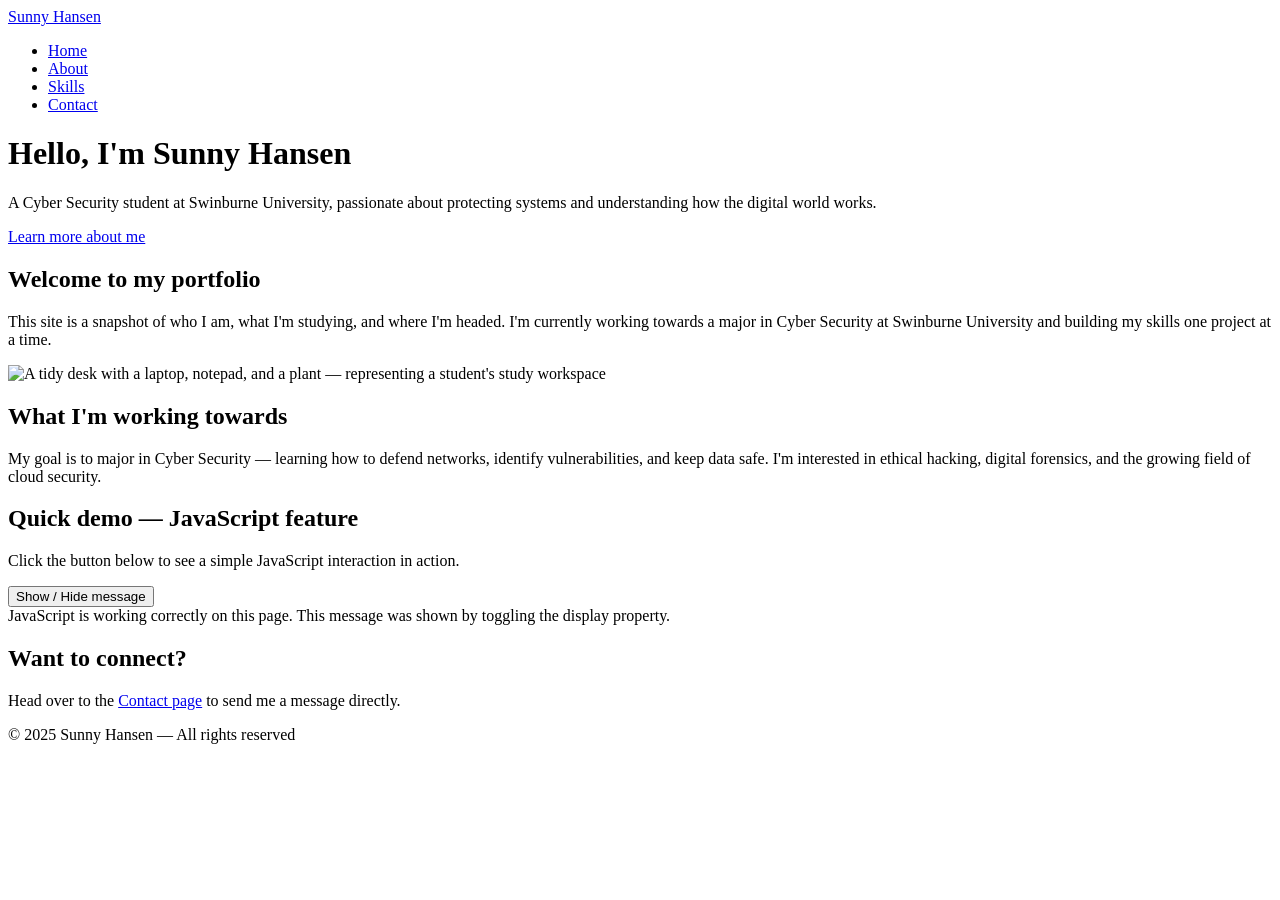
==== index.html @ 3c538a40 "Add initial HTML structure for portfolio site" ====
<!DOCTYPE html>
<html lang="en">
<head>
  <meta charset="UTF-8" />
  <meta name="viewport" content="width=device-width, initial-scale=1.0" />
  <meta name="description" content="Sunny Hansen — Cyber Security student at Swinburne University." />
  <title>Sunny Hansen | Portfolio</title>
  <link rel="stylesheet" href="css/style.css" />
</head>
<body>

 
  <nav aria-label="Main navigation">
    <a class="logo" href="index.html">Sunny Hansen</a>
    <ul>
      <li><a href="index.html">Home</a></li>
      <li><a href="about.html">About</a></li>
      <li><a href="skills.html">Skills</a></li>
      <li><a href="contact.html">Contact</a></li>
    </ul>
  </nav>

  
  <header class="hero">
    <h1>Hello, I'm Sunny Hansen</h1>
    <p>A Cyber Security student at Swinburne University, passionate about protecting systems and understanding how the digital world works.</p>
    <a class="btn" href="about.html">Learn more about me</a>
  </header>

 
  <main class="page">

    <h2>Welcome to my portfolio</h2>
    <p>
      This site is a snapshot of who I am, what I'm studying, and where I'm headed.
      I'm currently working towards a major in Cyber Security at Swinburne University
      and building my skills one project at a time.
    </p>

  
    <img
      class="site-image"
      src="images/workspace.svg"
      alt="A tidy desk with a laptop, notepad, and a plant — representing a student's study workspace"
    />

    <h2>What I'm working towards</h2>
    <p>
      My goal is to major in Cyber Security — learning how to defend networks, identify
      vulnerabilities, and keep data safe. I'm interested in ethical hacking, digital forensics,
      and the growing field of cloud security.
    </p>

    
    <h2>Quick demo — JavaScript feature</h2>
    <p>Click the button below to see a simple JavaScript interaction in action.</p>

    
    <button class="btn-submit" onclick="toggleMessage()">
      Show / Hide message
    </button>

   
    <div id="js-message" role="status" aria-live="polite">
      JavaScript is working correctly on this page.
      This message was shown by toggling the display property.
    </div>

    <h2>Want to connect?</h2>
    <p>Head over to the <a href="contact.html">Contact page</a> to send me a message directly.</p>

  </main>

  
  <footer>
    <p>&copy; 2025 Sunny Hansen &mdash; All rights reserved</p>
  </footer>

  <script src="js/main.js"></script>
</body>
</html>
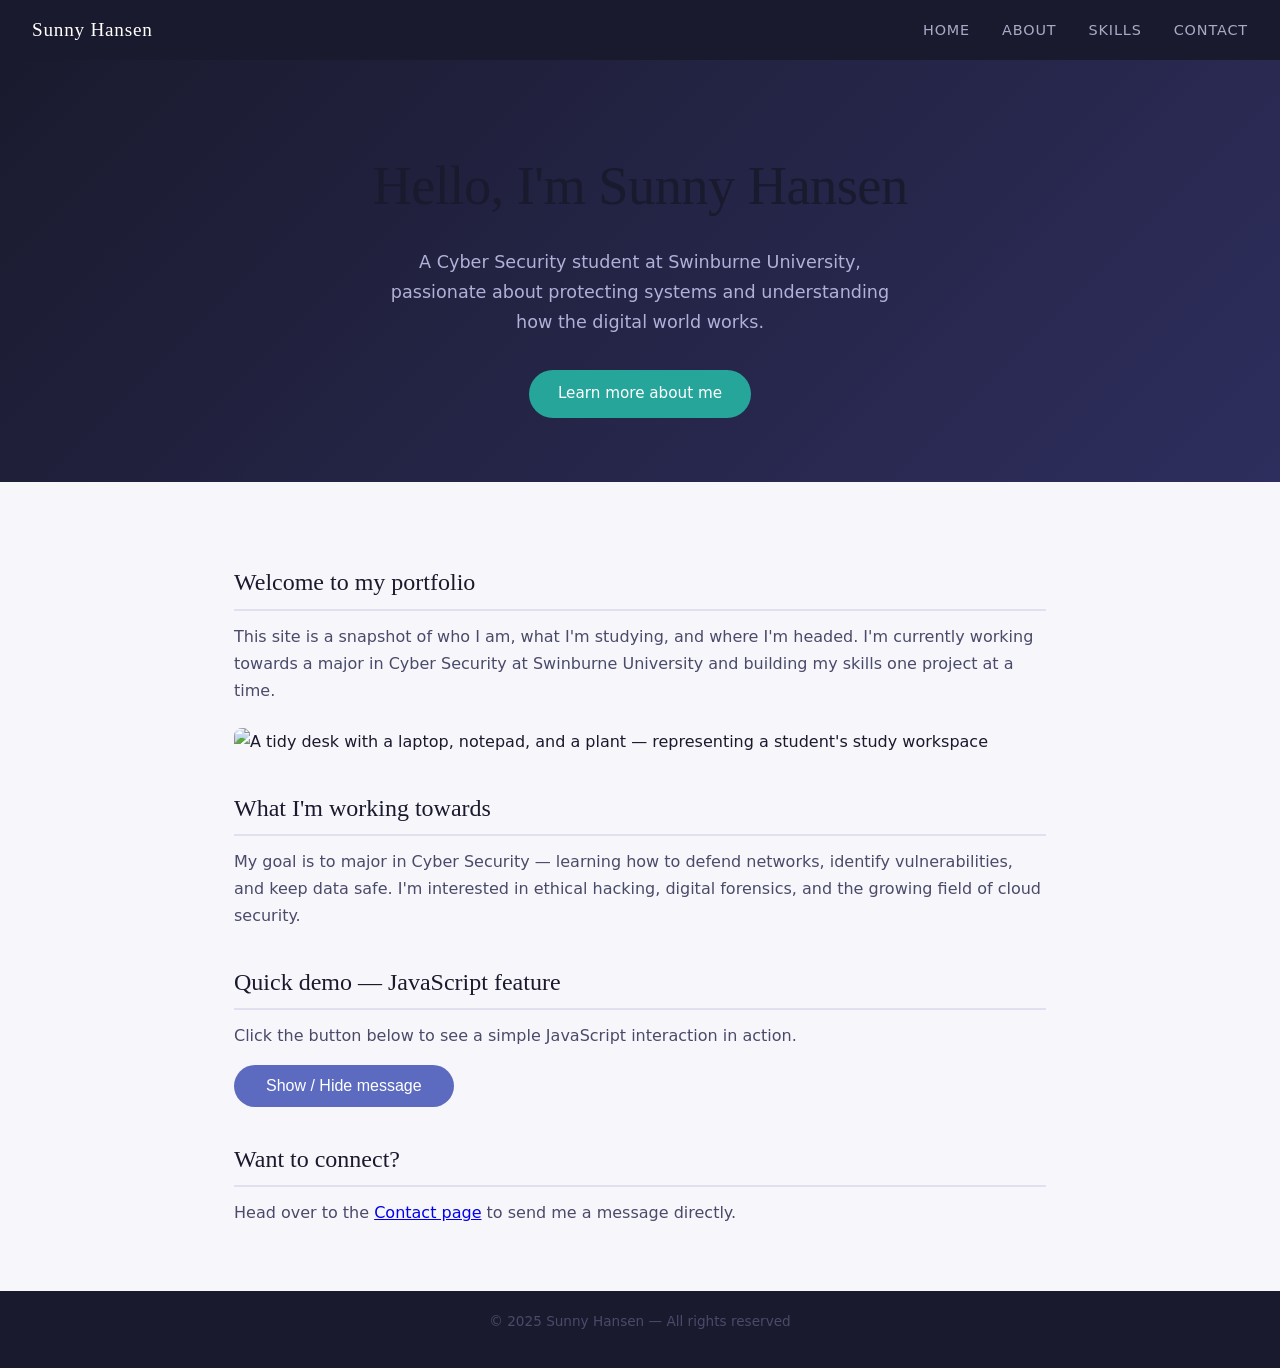
==== commit 722387e4: "Update index.html" ====
--- a/index.html
+++ b/index.html
@@ -5,7 +5,7 @@
   <meta name="viewport" content="width=device-width, initial-scale=1.0" />
   <meta name="description" content="Sunny Hansen — Cyber Security student at Swinburne University." />
   <title>Sunny Hansen | Portfolio</title>
-  <link rel="stylesheet" href="css/style.css" />
+  <link rel="stylesheet" href="style.css">
 </head>
 <body>
 
--- a/style.css
+++ b/style.css
@@ -0,0 +1,272 @@
+/* =============================================
+   MAIN STYLESHEET — Portfolio Website
+   ============================================= */
+
+/* --- Reset & Base --- */
+*, *::before, *::after {
+  box-sizing: border-box;
+  margin: 0;
+  padding: 0;
+}
+
+:root {
+  --ink:       #1a1a2e;
+  --mid:       #4a4a6a;
+  --soft:      #9898b8;
+  --bg:        #f7f7fb;
+  --surface:   #ffffff;
+  --accent:    #5c6bc0;
+  --accent2:   #26a69a;
+  --border:    #e0e0ee;
+  --radius:    8px;
+
+  --font-display: 'Georgia', serif;
+  --font-body:    'Segoe UI', system-ui, sans-serif;
+}
+
+html { scroll-behavior: smooth; }
+
+body {
+  font-family: var(--font-body);
+  background: var(--bg);
+  color: var(--ink);
+  font-size: 1rem;
+  line-height: 1.7;
+  min-height: 100vh;
+  display: flex;
+  flex-direction: column;
+}
+
+/* --- Navigation --- */
+nav {
+  background: var(--ink);
+  padding: 0 2rem;
+  display: flex;
+  align-items: center;
+  justify-content: space-between;
+  height: 60px;
+  position: sticky;
+  top: 0;
+  z-index: 100;
+}
+
+nav .logo {
+  font-family: var(--font-display);
+  color: #fff;
+  font-size: 1.2rem;
+  letter-spacing: 0.04em;
+  text-decoration: none;
+}
+
+nav ul {
+  list-style: none;
+  display: flex;
+  gap: 2rem;
+}
+
+nav ul a {
+  color: #aaaac8;
+  text-decoration: none;
+  font-size: 0.9rem;
+  letter-spacing: 0.06em;
+  text-transform: uppercase;
+  transition: color 0.2s;
+}
+
+nav ul a:hover,
+nav ul a.active {
+  color: #fff;
+}
+
+/* --- Hero (Home only) --- */
+.hero {
+  background: linear-gradient(135deg, var(--ink) 0%, #2e2e5e 100%);
+  color: #fff;
+  padding: 5rem 2rem 4rem;
+  text-align: center;
+}
+
+.hero h1 {
+  font-family: var(--font-display);
+  font-size: clamp(2rem, 5vw, 3.4rem);
+  font-weight: normal;
+  letter-spacing: -0.01em;
+  margin-bottom: 1rem;
+}
+
+.hero p {
+  color: #b0b0d8;
+  font-size: 1.1rem;
+  max-width: 520px;
+  margin: 0 auto 2rem;
+}
+
+.btn {
+  display: inline-block;
+  background: var(--accent2);
+  color: #fff;
+  padding: 0.7rem 1.8rem;
+  border-radius: 30px;
+  text-decoration: none;
+  font-size: 0.95rem;
+  transition: opacity 0.2s, transform 0.15s;
+}
+
+.btn:hover { opacity: 0.88; transform: translateY(-2px); }
+
+/* --- Page wrapper --- */
+.page {
+  max-width: 860px;
+  margin: 3rem auto;
+  padding: 0 1.5rem;
+  flex: 1;
+}
+
+/* --- Section headings --- */
+h1, h2, h3 {
+  font-family: var(--font-display);
+  color: var(--ink);
+  font-weight: normal;
+}
+
+h1 { font-size: 2rem; margin-bottom: 0.5rem; }
+h2 { font-size: 1.5rem; margin: 2rem 0 0.75rem; border-bottom: 2px solid var(--border); padding-bottom: 0.35rem; }
+h3 { font-size: 1.15rem; margin: 1.5rem 0 0.4rem; }
+
+p { margin-bottom: 1rem; color: var(--mid); }
+
+/* --- Cards (About page) --- */
+.cards {
+  display: grid;
+  grid-template-columns: repeat(auto-fill, minmax(220px, 1fr));
+  gap: 1.2rem;
+  margin: 1.5rem 0;
+}
+
+.card {
+  background: var(--surface);
+  border: 1px solid var(--border);
+  border-radius: var(--radius);
+  padding: 1.4rem;
+}
+
+.card h3 { margin-top: 0; color: var(--accent); }
+
+/* --- Table (Skills page) --- */
+.table-wrap { overflow-x: auto; margin: 1.5rem 0; }
+
+table {
+  width: 100%;
+  border-collapse: collapse;
+  background: var(--surface);
+  border-radius: var(--radius);
+  overflow: hidden;
+  font-size: 0.95rem;
+}
+
+thead { background: var(--ink); color: #fff; }
+th, td { padding: 0.85rem 1.1rem; text-align: left; }
+tbody tr { border-bottom: 1px solid var(--border); }
+tbody tr:last-child { border-bottom: none; }
+tbody tr:hover { background: #f0f0fa; }
+
+.tag {
+  display: inline-block;
+  background: #e8eaf6;
+  color: var(--accent);
+  border-radius: 20px;
+  padding: 0.15rem 0.7rem;
+  font-size: 0.8rem;
+  margin: 0.1rem;
+}
+
+/* --- Contact form --- */
+.form-group {
+  margin-bottom: 1.2rem;
+}
+
+label {
+  display: block;
+  font-size: 0.88rem;
+  letter-spacing: 0.05em;
+  text-transform: uppercase;
+  color: var(--soft);
+  margin-bottom: 0.35rem;
+}
+
+input, textarea, select {
+  width: 100%;
+  padding: 0.7rem 1rem;
+  border: 1px solid var(--border);
+  border-radius: var(--radius);
+  font-family: var(--font-body);
+  font-size: 1rem;
+  color: var(--ink);
+  background: var(--surface);
+  transition: border-color 0.2s;
+}
+
+input:focus, textarea:focus, select:focus {
+  outline: none;
+  border-color: var(--accent);
+}
+
+textarea { resize: vertical; min-height: 120px; }
+
+.btn-submit {
+  background: var(--accent);
+  color: #fff;
+  border: none;
+  padding: 0.75rem 2rem;
+  border-radius: 30px;
+  font-size: 1rem;
+  cursor: pointer;
+  transition: opacity 0.2s, transform 0.15s;
+}
+
+.btn-submit:hover { opacity: 0.88; transform: translateY(-2px); }
+
+/* --- JS message box --- */
+#js-message {
+  display: none;
+  margin-top: 1rem;
+  padding: 1rem 1.2rem;
+  border-left: 4px solid var(--accent2);
+  background: #e0f2f1;
+  border-radius: 0 var(--radius) var(--radius) 0;
+  color: var(--ink);
+  font-size: 0.97rem;
+}
+
+/* --- Image --- */
+.site-image {
+  width: 100%;
+  max-height: 340px;
+  object-fit: cover;
+  border-radius: var(--radius);
+  margin: 1.5rem 0;
+  display: block;
+}
+
+/* --- Footer --- */
+footer {
+  background: var(--ink);
+  color: #6666aa;
+  text-align: center;
+  padding: 1.2rem;
+  font-size: 0.85rem;
+  margin-top: auto;
+}
+
+/* --- Accessibility: focus visible --- */
+a:focus-visible, button:focus-visible {
+  outline: 3px solid var(--accent2);
+  outline-offset: 3px;
+}
+
+/* --- Responsive --- */
+@media (max-width: 600px) {
+  nav { flex-direction: column; height: auto; padding: 1rem; gap: 0.5rem; }
+  .hero { padding: 3rem 1.2rem; }
+  .page { margin: 1.5rem auto; }
+}
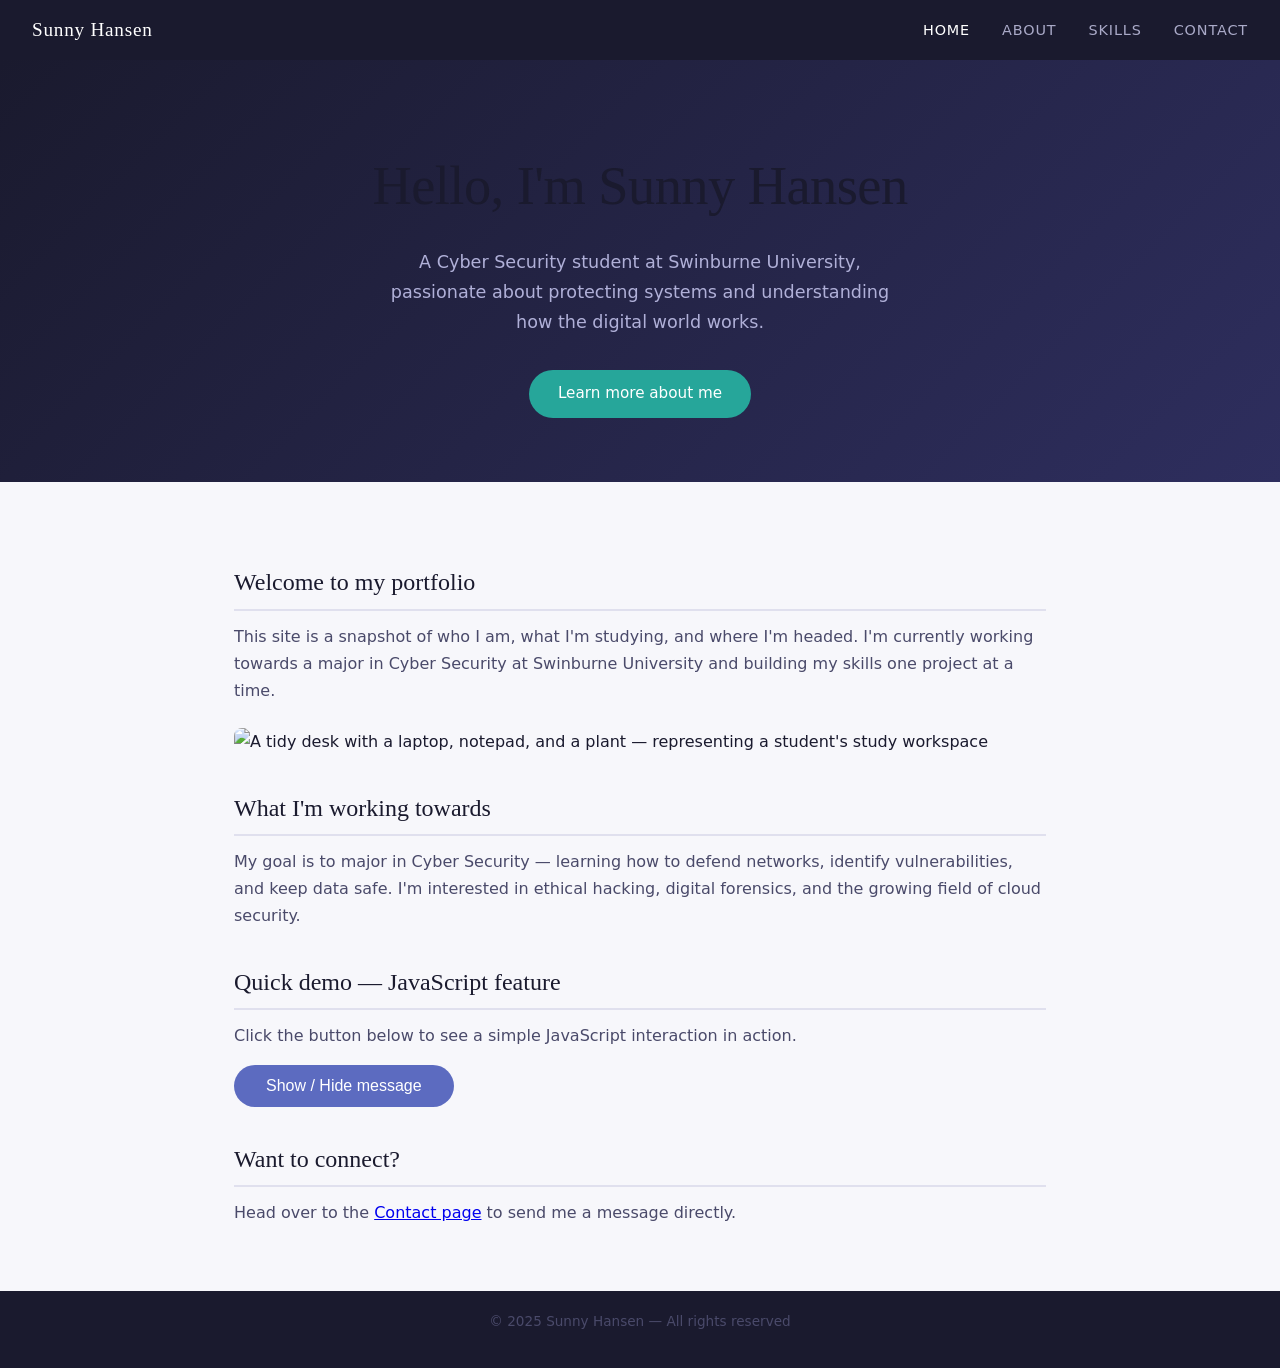
==== commit cdfc3241: "Update script source path in index.html" ====
--- a/index.html
+++ b/index.html
@@ -76,6 +76,6 @@
     <p>&copy; 2025 Sunny Hansen &mdash; All rights reserved</p>
   </footer>
 
-  <script src="js/main.js"></script>
+  <script src="main.js"></script>
 </body>
 </html>
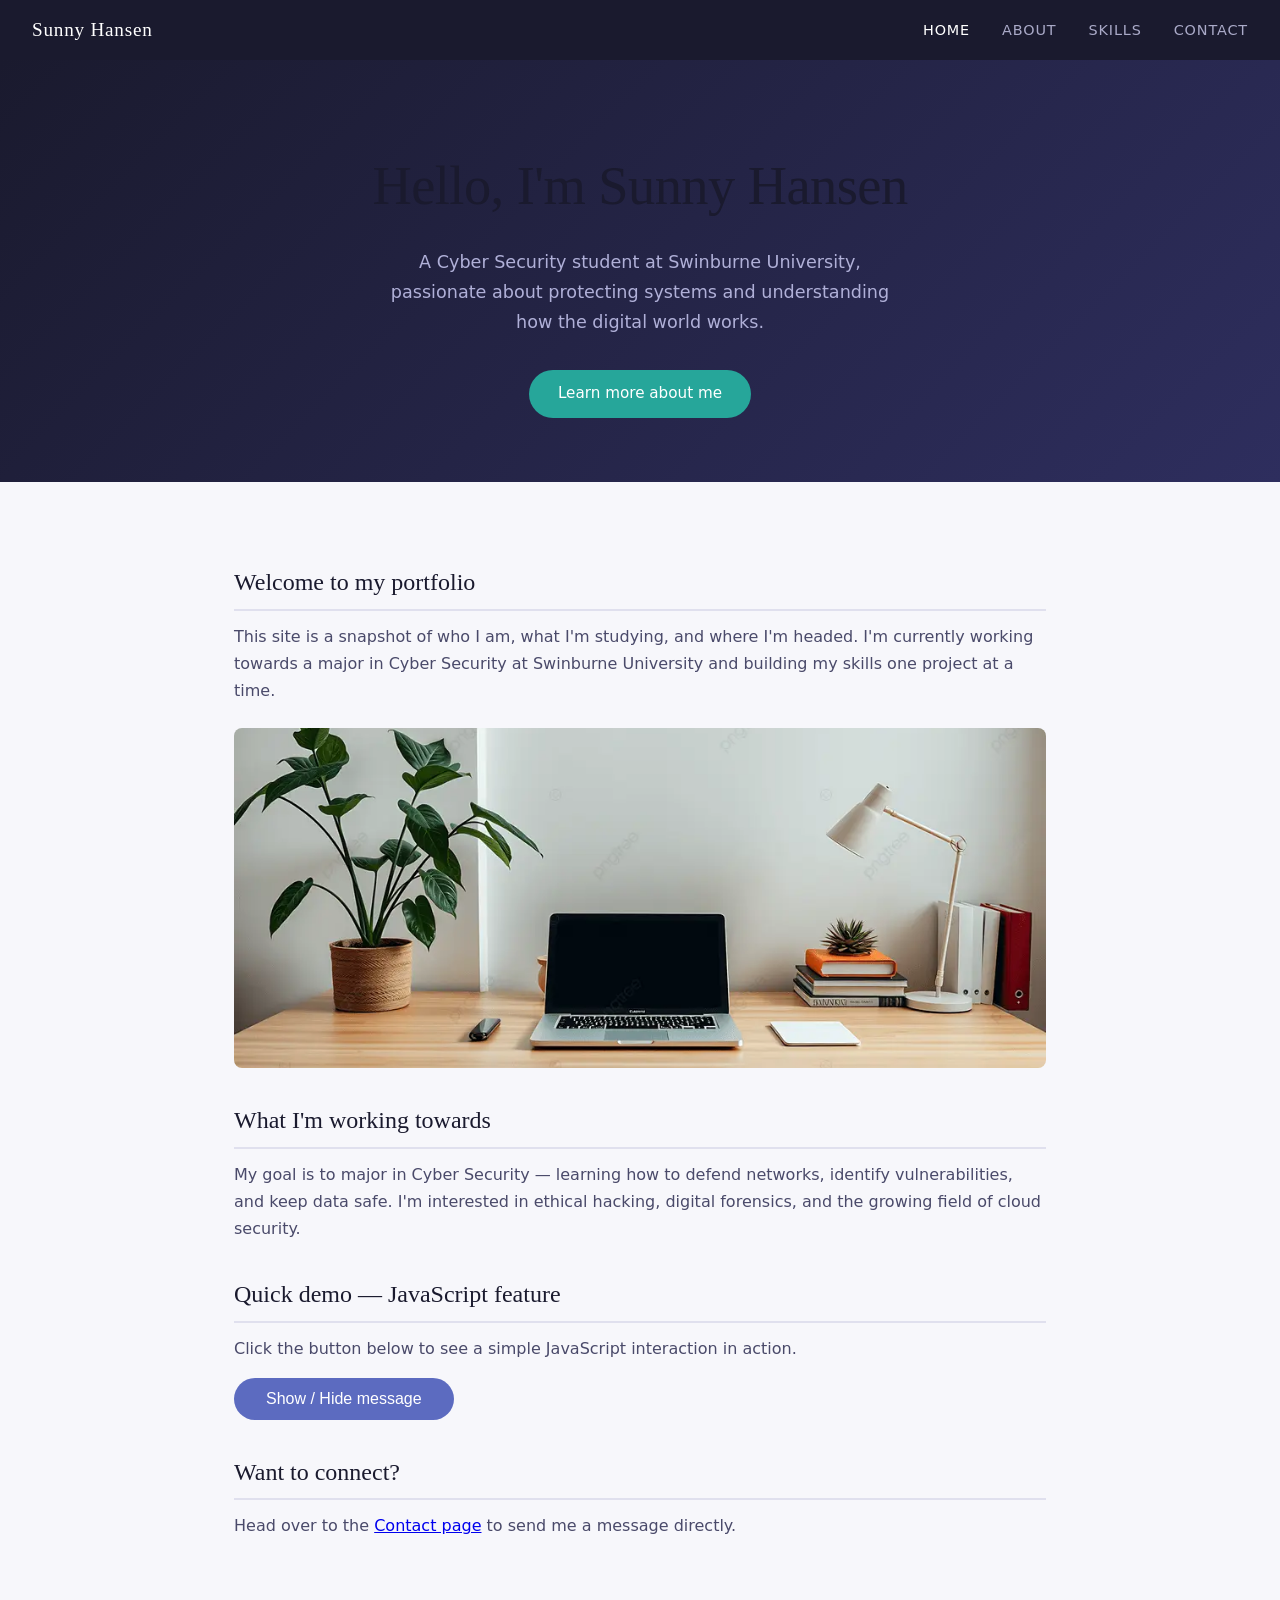
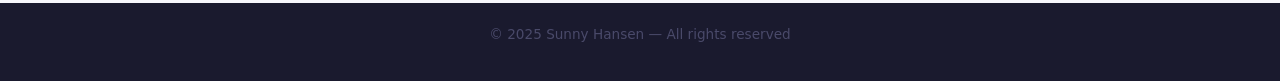
==== commit 8db87b72: "Update index.html" ====
--- a/index.html
+++ b/index.html
@@ -1,15 +1,21 @@
 <!DOCTYPE html>
 <html lang="en">
 <head>
+  <!-- Basic page information and metadata -->
   <meta charset="UTF-8" />
   <meta name="viewport" content="width=device-width, initial-scale=1.0" />
   <meta name="description" content="Sunny Hansen — Cyber Security student at Swinburne University." />
+
+  <!-- Page title shown in the browser tab -->
   <title>Sunny Hansen | Portfolio</title>
+
+  <!-- External CSS stylesheet -->
   <link rel="stylesheet" href="style.css">
 </head>
 <body>
 
- 
+  <!-- ===================== Navigation Bar ===================== -->
+  <!-- Contains the site logo and links to all pages -->
   <nav aria-label="Main navigation">
     <a class="logo" href="index.html">Sunny Hansen</a>
     <ul>
@@ -20,16 +26,19 @@
     </ul>
   </nav>
 
-  
+  <!-- ===================== Hero Section ===================== -->
+  <!-- Introduces the website owner with a heading, short description and button -->
   <header class="hero">
     <h1>Hello, I'm Sunny Hansen</h1>
     <p>A Cyber Security student at Swinburne University, passionate about protecting systems and understanding how the digital world works.</p>
     <a class="btn" href="about.html">Learn more about me</a>
   </header>
 
- 
+  <!-- ===================== Main Page Content ===================== -->
+  <!-- Contains all the main information displayed on the homepage -->
   <main class="page">
 
+    <!-- Welcome section -->
     <h2>Welcome to my portfolio</h2>
     <p>
       This site is a snapshot of who I am, what I'm studying, and where I'm headed.
@@ -37,13 +46,14 @@
       and building my skills one project at a time.
     </p>
 
-  
+    <!-- Image representing a study workspace -->
     <img
       class="site-image"
-      src="images/workspace.svg"
+      src="images/profile.jpg"
       alt="A tidy desk with a laptop, notepad, and a plant — representing a student's study workspace"
     />
 
+    <!-- Career goals section -->
     <h2>What I'm working towards</h2>
     <p>
       My goal is to major in Cyber Security — learning how to defend networks, identify
@@ -51,31 +61,35 @@
       and the growing field of cloud security.
     </p>
 
-    
+    <!-- ===================== JavaScript Demo ===================== -->
+    <!-- Demonstrates a simple JavaScript interaction -->
     <h2>Quick demo — JavaScript feature</h2>
     <p>Click the button below to see a simple JavaScript interaction in action.</p>
 
-    
+    <!-- Button that calls the toggleMessage() function in main.js -->
     <button class="btn-submit" onclick="toggleMessage()">
       Show / Hide message
     </button>
 
-   
+    <!-- Message that is shown or hidden using JavaScript -->
     <div id="js-message" role="status" aria-live="polite">
       JavaScript is working correctly on this page.
       This message was shown by toggling the display property.
     </div>
 
+    <!-- Contact section -->
     <h2>Want to connect?</h2>
     <p>Head over to the <a href="contact.html">Contact page</a> to send me a message directly.</p>
 
   </main>
 
-  
+  <!-- ===================== Footer ===================== -->
+  <!-- Displays copyright information -->
   <footer>
     <p>&copy; 2025 Sunny Hansen &mdash; All rights reserved</p>
   </footer>
 
+  <!-- External JavaScript file -->
   <script src="main.js"></script>
 </body>
 </html>
